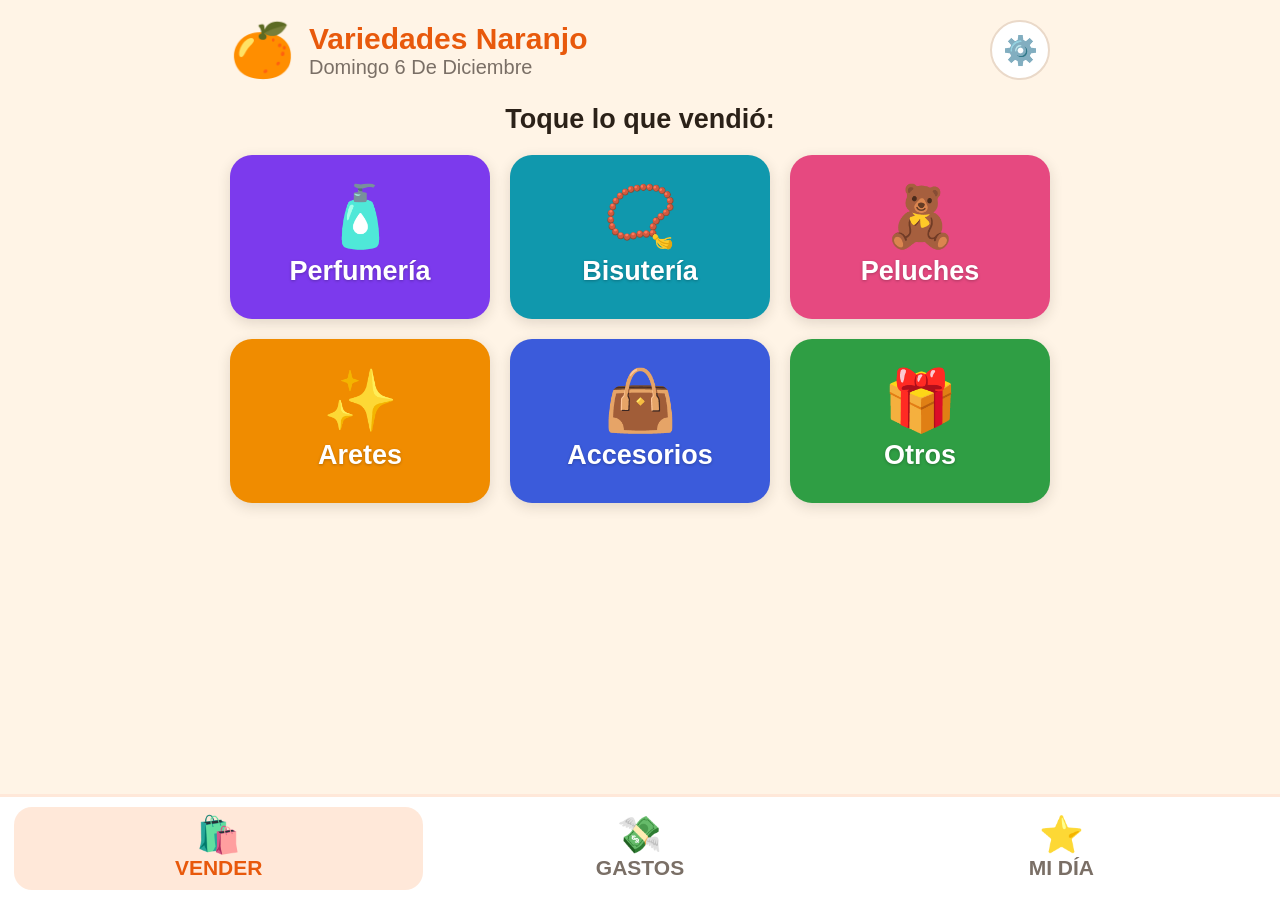
==== variedades-naranjo/index.html @ 5b0de863 "Agregar app Variedades Naranjo: contabilidad simple offline para tablet PWA sin dependencias para re" ====
<!DOCTYPE html>
<html lang="es">
<head>
  <meta charset="UTF-8">
  <meta name="viewport" content="width=device-width, initial-scale=1.0, maximum-scale=1.0, user-scalable=no">
  <meta name="theme-color" content="#E8590C">
  <meta name="description" content="Contabilidad simple para Variedades Naranjo">
  <title>Variedades Naranjo</title>
  <link rel="manifest" href="manifest.json">
  <link rel="icon" href="iconos/icono-192.png">
  <link rel="apple-touch-icon" href="iconos/icono-192.png">
  <link rel="stylesheet" href="css/estilos.css">
</head>
<body>

  <!-- ============ PANTALLA: VENDER (inicio) ============ -->
  <section id="pantalla-ventas" class="pantalla activa">
    <header class="encabezado">
      <div class="encabezado-titulo">
        <span class="logo">🍊</span>
        <div>
          <h1 id="nombre-local">Variedades Naranjo</h1>
          <p id="fecha-hoy" class="fecha"></p>
        </div>
      </div>
      <button id="btn-admin" class="btn-engranaje" aria-label="Administración">⚙️</button>
    </header>

    <p class="instruccion">Toque lo que vendió:</p>

    <div id="grid-familias" class="grid-familias"></div>

    <div id="banner-ultima" class="banner-ultima oculto">
      <div class="banner-texto">
        <span class="banner-etiqueta">Última venta:</span>
        <span id="banner-detalle"></span>
      </div>
      <button id="btn-deshacer" class="btn-deshacer">Me equivoqué ↩</button>
    </div>

    <nav class="barra-nav">
      <button class="nav-btn nav-activo" data-ir="ventas"><span>🛍️</span>VENDER</button>
      <button class="nav-btn" data-ir="gastos"><span>💸</span>GASTOS</button>
      <button class="nav-btn" data-ir="midia"><span>⭐</span>MI DÍA</button>
    </nav>
  </section>

  <!-- ============ PANTALLA: GASTOS ============ -->
  <section id="pantalla-gastos" class="pantalla">
    <header class="encabezado">
      <div class="encabezado-titulo">
        <span class="logo">💸</span>
        <div>
          <h1>Gastos</h1>
          <p class="fecha">¿Qué pagó o compró?</p>
        </div>
      </div>
    </header>

    <div class="grid-familias grid-gastos" id="grid-gastos"></div>

    <nav class="barra-nav">
      <button class="nav-btn" data-ir="ventas"><span>🛍️</span>VENDER</button>
      <button class="nav-btn nav-activo" data-ir="gastos"><span>💸</span>GASTOS</button>
      <button class="nav-btn" data-ir="midia"><span>⭐</span>MI DÍA</button>
    </nav>
  </section>

  <!-- ============ PANTALLA: ELEGIR FAMILIA PARA MERCANCÍA ============ -->
  <section id="pantalla-familia-gasto" class="pantalla">
    <header class="encabezado">
      <div class="encabezado-titulo">
        <span class="logo">📦</span>
        <div>
          <h1>Mercancía</h1>
          <p class="fecha">¿De qué familia es la mercancía?</p>
        </div>
      </div>
    </header>
    <div id="grid-familia-gasto" class="grid-familias"></div>
    <button class="btn-grande btn-cancelar" data-ir="gastos">⬅ Volver</button>
  </section>

  <!-- ============ PANTALLA: TECLADO ============ -->
  <section id="pantalla-teclado" class="pantalla">
    <div class="teclado-contexto" id="teclado-contexto"></div>
    <div class="teclado-valor">
      <p id="teclado-monto">$ 0</p>
      <p id="teclado-letras" class="teclado-letras">&nbsp;</p>
    </div>
    <div class="teclado-grid">
      <button class="tecla" data-tecla="1">1</button>
      <button class="tecla" data-tecla="2">2</button>
      <button class="tecla" data-tecla="3">3</button>
      <button class="tecla" data-tecla="4">4</button>
      <button class="tecla" data-tecla="5">5</button>
      <button class="tecla" data-tecla="6">6</button>
      <button class="tecla" data-tecla="7">7</button>
      <button class="tecla" data-tecla="8">8</button>
      <button class="tecla" data-tecla="9">9</button>
      <button class="tecla tecla-miles" data-tecla="000">.000</button>
      <button class="tecla" data-tecla="0">0</button>
      <button class="tecla tecla-borrar" data-tecla="borrar">⌫</button>
    </div>
    <div class="teclado-acciones">
      <button id="btn-teclado-cancelar" class="btn-grande btn-cancelar">✖ Cancelar</button>
      <button id="btn-teclado-guardar" class="btn-grande btn-guardar" disabled>✔ GUARDAR</button>
    </div>
  </section>

  <!-- ============ PANTALLA: MI DÍA ============ -->
  <section id="pantalla-midia" class="pantalla">
    <header class="encabezado">
      <div class="encabezado-titulo">
        <span class="logo">⭐</span>
        <div>
          <h1>Mi día</h1>
          <p id="midia-fecha" class="fecha"></p>
        </div>
      </div>
    </header>

    <div id="midia-contenido" class="midia-contenido"></div>

    <nav class="barra-nav">
      <button class="nav-btn" data-ir="ventas"><span>🛍️</span>VENDER</button>
      <button class="nav-btn" data-ir="gastos"><span>💸</span>GASTOS</button>
      <button class="nav-btn nav-activo" data-ir="midia"><span>⭐</span>MI DÍA</button>
    </nav>
  </section>

  <!-- ============ PANTALLA: CLAVE ============ -->
  <section id="pantalla-clave" class="pantalla">
    <header class="encabezado">
      <div class="encabezado-titulo">
        <span class="logo">🔒</span>
        <div>
          <h1>Administración</h1>
          <p class="fecha">Escriba la clave</p>
        </div>
      </div>
    </header>
    <div class="clave-puntos" id="clave-puntos">
      <span class="punto"></span><span class="punto"></span><span class="punto"></span><span class="punto"></span>
    </div>
    <p id="clave-error" class="clave-error">&nbsp;</p>
    <div class="teclado-grid teclado-clave">
      <button class="tecla" data-clave="1">1</button>
      <button class="tecla" data-clave="2">2</button>
      <button class="tecla" data-clave="3">3</button>
      <button class="tecla" data-clave="4">4</button>
      <button class="tecla" data-clave="5">5</button>
      <button class="tecla" data-clave="6">6</button>
      <button class="tecla" data-clave="7">7</button>
      <button class="tecla" data-clave="8">8</button>
      <button class="tecla" data-clave="9">9</button>
      <button class="tecla tecla-borrar" data-clave="cancelar">✖</button>
      <button class="tecla" data-clave="0">0</button>
      <button class="tecla tecla-borrar" data-clave="borrar">⌫</button>
    </div>
  </section>

  <!-- ============ PANTALLA: ADMINISTRACIÓN ============ -->
  <section id="pantalla-admin" class="pantalla">
    <header class="encabezado encabezado-admin">
      <button id="btn-admin-salir" class="btn-volver">⬅ Salir</button>
      <h1>Administración</h1>
    </header>
    <div class="admin-tabs">
      <button class="tab tab-activo" data-tab="reportes">📊 Reportes</button>
      <button class="tab" data-tab="familias">🏷️ Familias</button>
      <button class="tab" data-tab="movimientos">📋 Registros</button>
      <button class="tab" data-tab="respaldo">💾 Respaldo</button>
      <button class="tab" data-tab="ajustes">⚙️ Ajustes</button>
    </div>
    <div id="admin-contenido" class="admin-contenido"></div>
  </section>

  <!-- ============ CONFIRMACIÓN ============ -->
  <div id="overlay-confirmacion" class="overlay-confirmacion oculto">
    <div class="confirmacion-caja">
      <div class="confirmacion-check">✔</div>
      <h2 id="confirmacion-titulo">¡Venta guardada!</h2>
      <p id="confirmacion-detalle"></p>
      <p id="confirmacion-monto"></p>
      <p id="confirmacion-letras"></p>
    </div>
  </div>

  <!-- ============ MODAL GENÉRICO ============ -->
  <div id="modal" class="modal-fondo oculto">
    <div class="modal-caja" id="modal-caja"></div>
  </div>

  <input type="file" id="input-restaurar" accept=".json,application/json" class="oculto">

  <script src="js/app.js"></script>
</body>
</html>
---- variedades-naranjo/css/estilos.css ----
/* ============================================================
   Variedades Naranjo — estilos
   Diseñado para uso en tablet por una persona mayor:
   letra grande, botones enormes, alto contraste, cero menús ocultos.
   ============================================================ */

:root {
  --naranja: #E8590C;
  --naranja-claro: #F76707;
  --naranja-suave: #FFE8D9;
  --crema: #FFF4E6;
  --tinta: #2B2118;
  --gris: #7A6F66;
  --verde: #2F9E44;
  --verde-oscuro: #2B8A3E;
  --rojo: #C92A2A;
  --blanco: #FFFFFF;
  --sombra: 0 4px 14px rgba(43, 33, 24, 0.14);
  --radio: 22px;
}

* { margin: 0; padding: 0; box-sizing: border-box; -webkit-tap-highlight-color: transparent; }

html { font-size: 20px; }

body {
  font-family: "Segoe UI", Roboto, "Helvetica Neue", Arial, sans-serif;
  background: var(--crema);
  color: var(--tinta);
  min-height: 100vh;
  min-height: 100dvh;
  user-select: none;
  -webkit-user-select: none;
  overscroll-behavior: none;
}

.oculto { display: none !important; }

/* ---------- pantallas ---------- */
.pantalla {
  display: none;
  flex-direction: column;
  min-height: 100vh;
  min-height: 100dvh;
  padding: 1rem 1rem 7.5rem;
  max-width: 860px;
  margin: 0 auto;
}
.pantalla.activa { display: flex; }

/* ---------- encabezado ---------- */
.encabezado {
  display: flex;
  align-items: center;
  justify-content: space-between;
  margin-bottom: 0.8rem;
}
.encabezado-titulo { display: flex; align-items: center; gap: 0.7rem; }
.logo { font-size: 2.6rem; line-height: 1; }
.encabezado h1 { font-size: 1.5rem; color: var(--naranja); font-weight: 800; }
.fecha { font-size: 1rem; color: var(--gris); text-transform: capitalize; }

.btn-engranaje {
  font-size: 1.4rem;
  background: var(--blanco);
  border: 2px solid #EAD9C9;
  border-radius: 50%;
  width: 3rem; height: 3rem;
  cursor: pointer;
  color: var(--gris);
}

.instruccion {
  font-size: 1.35rem;
  font-weight: 700;
  text-align: center;
  margin: 0.4rem 0 1rem;
}

/* ---------- botones de familias / gastos ---------- */
.grid-familias {
  display: grid;
  grid-template-columns: 1fr 1fr;
  gap: 1rem;
  align-content: start;
  flex: 1;
}

.btn-familia {
  border: none;
  border-radius: var(--radio);
  min-height: 8.2rem;
  font-family: inherit;
  font-size: 1.35rem;
  font-weight: 800;
  color: var(--blanco);
  cursor: pointer;
  box-shadow: var(--sombra);
  display: flex;
  flex-direction: column;
  align-items: center;
  justify-content: center;
  gap: 0.45rem;
  padding: 0.8rem;
  text-shadow: 0 1px 3px rgba(0,0,0,0.25);
  transition: transform 0.08s ease;
}
.btn-familia:active { transform: scale(0.96); }
.btn-familia .icono { font-size: 3rem; line-height: 1; text-shadow: none; }

/* ---------- banner última venta ---------- */
.banner-ultima {
  position: fixed;
  left: 50%;
  transform: translateX(-50%);
  bottom: 6.6rem;
  width: calc(100% - 2rem);
  max-width: 828px;
  background: var(--blanco);
  border: 2px solid #EAD9C9;
  border-radius: var(--radio);
  box-shadow: var(--sombra);
  padding: 0.7rem 1rem;
  display: flex;
  align-items: center;
  justify-content: space-between;
  gap: 0.8rem;
}
.banner-texto { display: flex; flex-direction: column; font-size: 1.05rem; }
.banner-etiqueta { color: var(--gris); font-size: 0.85rem; }
#banner-detalle { font-weight: 800; }
.btn-deshacer {
  background: #FFF0F0;
  color: var(--rojo);
  border: 2px solid var(--rojo);
  border-radius: 14px;
  font-family: inherit;
  font-size: 1rem;
  font-weight: 800;
  padding: 0.7rem 1rem;
  cursor: pointer;
  white-space: nowrap;
}

/* ---------- barra de navegación ---------- */
.barra-nav {
  position: fixed;
  bottom: 0; left: 0; right: 0;
  background: var(--blanco);
  border-top: 3px solid var(--naranja-suave);
  display: flex;
  justify-content: space-around;
  padding: 0.5rem 0.4rem calc(0.5rem + env(safe-area-inset-bottom));
  z-index: 5;
}
.nav-btn {
  flex: 1;
  margin: 0 0.3rem;
  background: none;
  border: none;
  border-radius: 18px;
  font-family: inherit;
  font-size: 1.05rem;
  font-weight: 800;
  color: var(--gris);
  display: flex;
  flex-direction: column;
  align-items: center;
  gap: 0.15rem;
  padding: 0.5rem 0;
  cursor: pointer;
}
.nav-btn span { font-size: 1.8rem; line-height: 1; }
.nav-btn.nav-activo { background: var(--naranja-suave); color: var(--naranja); }

/* ---------- teclado numérico ---------- */
#pantalla-teclado { padding-bottom: 1rem; justify-content: space-between; }

.teclado-contexto {
  display: flex;
  align-items: center;
  justify-content: center;
  gap: 0.7rem;
  background: var(--blanco);
  border-radius: var(--radio);
  box-shadow: var(--sombra);
  padding: 0.8rem;
  font-size: 1.35rem;
  font-weight: 800;
}
.teclado-contexto .icono { font-size: 2.2rem; }

.teclado-valor { text-align: center; padding: 0.8rem 0 0.4rem; }
#teclado-monto {
  font-size: 3.4rem;
  font-weight: 900;
  letter-spacing: 1px;
  color: var(--tinta);
}
.teclado-letras {
  font-size: 1.1rem;
  color: var(--naranja);
  font-weight: 700;
  min-height: 1.5rem;
  margin-top: 0.2rem;
}

.teclado-grid {
  display: grid;
  grid-template-columns: repeat(3, 1fr);
  gap: 0.7rem;
  margin: 0.6rem 0;
}
.tecla {
  font-family: inherit;
  font-size: 2.1rem;
  font-weight: 800;
  min-height: 4.6rem;
  border: none;
  border-radius: 18px;
  background: var(--blanco);
  color: var(--tinta);
  box-shadow: var(--sombra);
  cursor: pointer;
  transition: transform 0.06s ease;
}
.tecla:active { transform: scale(0.94); background: var(--naranja-suave); }
.tecla-miles { color: var(--naranja); font-size: 1.7rem; }
.tecla-borrar { color: var(--rojo); }

.teclado-acciones { display: flex; gap: 0.8rem; }

.btn-grande {
  font-family: inherit;
  font-size: 1.4rem;
  font-weight: 900;
  border: none;
  border-radius: var(--radio);
  min-height: 4.6rem;
  cursor: pointer;
  box-shadow: var(--sombra);
  padding: 0.6rem 1rem;
}
.btn-guardar { flex: 1.6; background: var(--verde); color: var(--blanco); }
.btn-guardar:disabled { background: #BFc8bf; box-shadow: none; cursor: default; }
.btn-cancelar { flex: 1; background: var(--blanco); color: var(--gris); }

/* ---------- confirmación ---------- */
.overlay-confirmacion {
  position: fixed;
  inset: 0;
  background: var(--verde);
  z-index: 50;
  display: flex;
  align-items: center;
  justify-content: center;
  animation: aparecer 0.2s ease;
}
.overlay-confirmacion.gasto { background: #1971C2; }
@keyframes aparecer { from { opacity: 0; } to { opacity: 1; } }

.confirmacion-caja { text-align: center; color: var(--blanco); padding: 1.5rem; }
.confirmacion-check {
  font-size: 4rem;
  background: rgba(255,255,255,0.25);
  width: 8rem; height: 8rem;
  border-radius: 50%;
  display: flex;
  align-items: center;
  justify-content: center;
  margin: 0 auto 1.2rem;
}
.confirmacion-caja h2 { font-size: 2.1rem; margin-bottom: 0.6rem; }
#confirmacion-detalle { font-size: 1.5rem; font-weight: 700; opacity: 0.95; }
#confirmacion-monto { font-size: 3.2rem; font-weight: 900; margin: 0.5rem 0 0.2rem; }
#confirmacion-letras { font-size: 1.25rem; opacity: 0.95; }

/* ---------- mi día ---------- */
.midia-contenido { display: flex; flex-direction: column; gap: 1rem; }
.tarjeta {
  background: var(--blanco);
  border-radius: var(--radio);
  box-shadow: var(--sombra);
  padding: 1.2rem;
}
.tarjeta-grande { text-align: center; }
.tarjeta-grande .tarjeta-titulo { font-size: 1.15rem; color: var(--gris); font-weight: 700; }
.tarjeta-grande .tarjeta-valor { font-size: 3rem; font-weight: 900; color: var(--verde-oscuro); }
.tarjeta-grande .tarjeta-sub { font-size: 1.1rem; color: var(--gris); }

.fila-familia {
  display: flex;
  align-items: center;
  justify-content: space-between;
  padding: 0.55rem 0;
  border-bottom: 1px solid #F3E7DA;
  font-size: 1.15rem;
}
.fila-familia:last-child { border-bottom: none; }
.fila-familia .nombre { display: flex; align-items: center; gap: 0.5rem; font-weight: 700; }
.fila-familia .valor { font-weight: 800; }
.fila-familia .cuantas { color: var(--gris); font-size: 0.95rem; margin-left: 0.4rem; font-weight: 400; }

/* ---------- clave ---------- */
#pantalla-clave { justify-content: flex-start; }
.clave-puntos { display: flex; justify-content: center; gap: 1.2rem; margin: 1.4rem 0 0.6rem; }
.punto {
  width: 1.4rem; height: 1.4rem;
  border-radius: 50%;
  border: 3px solid var(--naranja);
  background: transparent;
}
.punto.lleno { background: var(--naranja); }
.clave-error { text-align: center; color: var(--rojo); font-weight: 700; min-height: 1.4rem; }
.teclado-clave { max-width: 460px; margin: 0.8rem auto; width: 100%; }

/* ---------- administración ---------- */
.encabezado-admin { gap: 1rem; justify-content: flex-start; }
.encabezado-admin h1 { font-size: 1.4rem; color: var(--naranja); }
.btn-volver {
  font-family: inherit;
  font-size: 1.05rem;
  font-weight: 800;
  background: var(--blanco);
  border: 2px solid #EAD9C9;
  border-radius: 14px;
  padding: 0.55rem 0.9rem;
  cursor: pointer;
  color: var(--tinta);
}

.admin-tabs {
  display: flex;
  gap: 0.4rem;
  overflow-x: auto;
  padding-bottom: 0.6rem;
  margin-bottom: 0.6rem;
}
.tab {
  font-family: inherit;
  font-size: 0.95rem;
  font-weight: 800;
  border: 2px solid #EAD9C9;
  background: var(--blanco);
  color: var(--gris);
  border-radius: 999px;
  padding: 0.55rem 0.9rem;
  cursor: pointer;
  white-space: nowrap;
}
.tab.tab-activo { background: var(--naranja); border-color: var(--naranja); color: var(--blanco); }

.admin-contenido { display: flex; flex-direction: column; gap: 0.9rem; padding-bottom: 2rem; }

/* periodo */
.chips-periodo { display: flex; gap: 0.4rem; flex-wrap: wrap; }
.chip {
  font-family: inherit;
  font-size: 0.9rem;
  font-weight: 700;
  border: 2px solid #EAD9C9;
  background: var(--blanco);
  color: var(--gris);
  border-radius: 999px;
  padding: 0.45rem 0.85rem;
  cursor: pointer;
}
.chip.chip-activo { background: var(--tinta); border-color: var(--tinta); color: var(--blanco); }

.resumen-cifras { display: grid; grid-template-columns: 1fr 1fr; gap: 0.7rem; }
.cifra { background: var(--blanco); border-radius: 18px; box-shadow: var(--sombra); padding: 0.9rem; }
.cifra .etiqueta { font-size: 0.85rem; color: var(--gris); font-weight: 700; }
.cifra .numero { font-size: 1.45rem; font-weight: 900; margin-top: 0.15rem; }
.cifra .nota { font-size: 0.75rem; color: var(--gris); margin-top: 0.2rem; }
.numero.positivo { color: var(--verde-oscuro); }
.numero.negativo { color: var(--rojo); }

.titulo-seccion { font-size: 1.05rem; font-weight: 800; margin-top: 0.4rem; }

/* barras del reporte */
.barra-fila { margin-bottom: 0.8rem; }
.barra-encima { display: flex; justify-content: space-between; font-size: 0.95rem; font-weight: 700; margin-bottom: 0.25rem; }
.barra-encima .detalle { color: var(--gris); font-weight: 400; font-size: 0.85rem; }
.barra-fondo { background: #F3E7DA; border-radius: 999px; height: 1.15rem; overflow: hidden; }
.barra-relleno { height: 100%; border-radius: 999px; min-width: 4px; }

.aviso {
  background: var(--naranja-suave);
  border-radius: 14px;
  padding: 0.7rem 0.9rem;
  font-size: 0.85rem;
  color: #8a4a12;
  line-height: 1.35;
}

/* familias admin */
.fila-admin {
  background: var(--blanco);
  border-radius: 18px;
  box-shadow: var(--sombra);
  padding: 0.8rem 1rem;
  display: flex;
  align-items: center;
  justify-content: space-between;
  gap: 0.6rem;
}
.fila-admin.inactiva { opacity: 0.55; }
.fila-admin .info { display: flex; align-items: center; gap: 0.7rem; min-width: 0; }
.fila-admin .punto-color { width: 1.1rem; height: 1.1rem; border-radius: 50%; flex-shrink: 0; }
.fila-admin .icono { font-size: 1.7rem; }
.fila-admin .textos { min-width: 0; }
.fila-admin .nombre { font-weight: 800; font-size: 1.05rem; }
.fila-admin .sub { font-size: 0.85rem; color: var(--gris); }
.fila-admin .acciones { display: flex; gap: 0.4rem; flex-shrink: 0; }

.btn-mini {
  font-family: inherit;
  font-size: 1.05rem;
  border: 2px solid #EAD9C9;
  background: var(--blanco);
  border-radius: 12px;
  padding: 0.45rem 0.65rem;
  cursor: pointer;
}
.btn-mini.peligro { color: var(--rojo); border-color: #F5C2C2; }

.btn-agregar {
  font-family: inherit;
  font-size: 1.1rem;
  font-weight: 800;
  background: var(--naranja);
  color: var(--blanco);
  border: none;
  border-radius: 18px;
  padding: 0.95rem;
  cursor: pointer;
  box-shadow: var(--sombra);
}

/* movimientos */
.fila-mov { font-size: 0.95rem; }
.fila-mov .nombre { font-weight: 700; }
.fila-mov .sub { font-size: 0.8rem; }
.fila-mov .monto { font-weight: 900; font-size: 1.05rem; white-space: nowrap; }
.fila-mov .monto.venta { color: var(--verde-oscuro); }
.fila-mov .monto.gasto { color: var(--rojo); }

/* respaldo / ajustes */
.btn-bloque {
  font-family: inherit;
  font-size: 1.15rem;
  font-weight: 800;
  border: none;
  border-radius: 18px;
  padding: 1.1rem;
  cursor: pointer;
  box-shadow: var(--sombra);
  text-align: left;
  display: flex;
  align-items: center;
  gap: 0.8rem;
  background: var(--blanco);
  color: var(--tinta);
  width: 100%;
}
.btn-bloque .icono { font-size: 1.9rem; }
.btn-bloque.principal { background: var(--verde); color: var(--blanco); }
.btn-bloque.peligro { color: var(--rojo); }
.btn-bloque small { display: block; font-weight: 400; font-size: 0.85rem; opacity: 0.85; }

.campo { display: flex; flex-direction: column; gap: 0.35rem; }
.campo label { font-size: 0.95rem; font-weight: 700; color: var(--gris); }
.campo input {
  font-family: inherit;
  font-size: 1.2rem;
  padding: 0.8rem;
  border: 2px solid #EAD9C9;
  border-radius: 14px;
  background: var(--blanco);
  width: 100%;
}
.campo input:focus { outline: 3px solid var(--naranja-suave); border-color: var(--naranja); }

/* ---------- modal ---------- */
.modal-fondo {
  position: fixed;
  inset: 0;
  background: rgba(43,33,24,0.55);
  z-index: 40;
  display: flex;
  align-items: center;
  justify-content: center;
  padding: 1rem;
}
.modal-caja {
  background: var(--crema);
  border-radius: var(--radio);
  padding: 1.3rem;
  width: 100%;
  max-width: 560px;
  max-height: 88vh;
  overflow-y: auto;
  display: flex;
  flex-direction: column;
  gap: 0.9rem;
}
.modal-caja h2 { font-size: 1.35rem; color: var(--naranja); }
.modal-caja p { font-size: 1.05rem; line-height: 1.4; }

.selector-iconos, .selector-colores { display: flex; flex-wrap: wrap; gap: 0.45rem; }
.opcion-icono {
  font-size: 1.6rem;
  background: var(--blanco);
  border: 3px solid transparent;
  border-radius: 14px;
  width: 3.2rem; height: 3.2rem;
  cursor: pointer;
}
.opcion-icono.elegido { border-color: var(--naranja); background: var(--naranja-suave); }
.opcion-color {
  width: 2.7rem; height: 2.7rem;
  border-radius: 50%;
  border: 4px solid transparent;
  cursor: pointer;
}
.opcion-color.elegido { border-color: var(--tinta); }

.modal-acciones { display: flex; gap: 0.7rem; margin-top: 0.3rem; }
.modal-acciones .btn-grande { min-height: 3.8rem; font-size: 1.15rem; }
.btn-rojo { background: var(--rojo); color: var(--blanco); flex: 1.4; }

/* pantallas pequeñas */
@media (max-width: 430px) {
  html { font-size: 17px; }
  .grid-familias { grid-template-columns: 1fr 1fr; }
}
@media (min-width: 700px) {
  .grid-familias { grid-template-columns: 1fr 1fr 1fr; }
  .resumen-cifras { grid-template-columns: repeat(4, 1fr); }
}
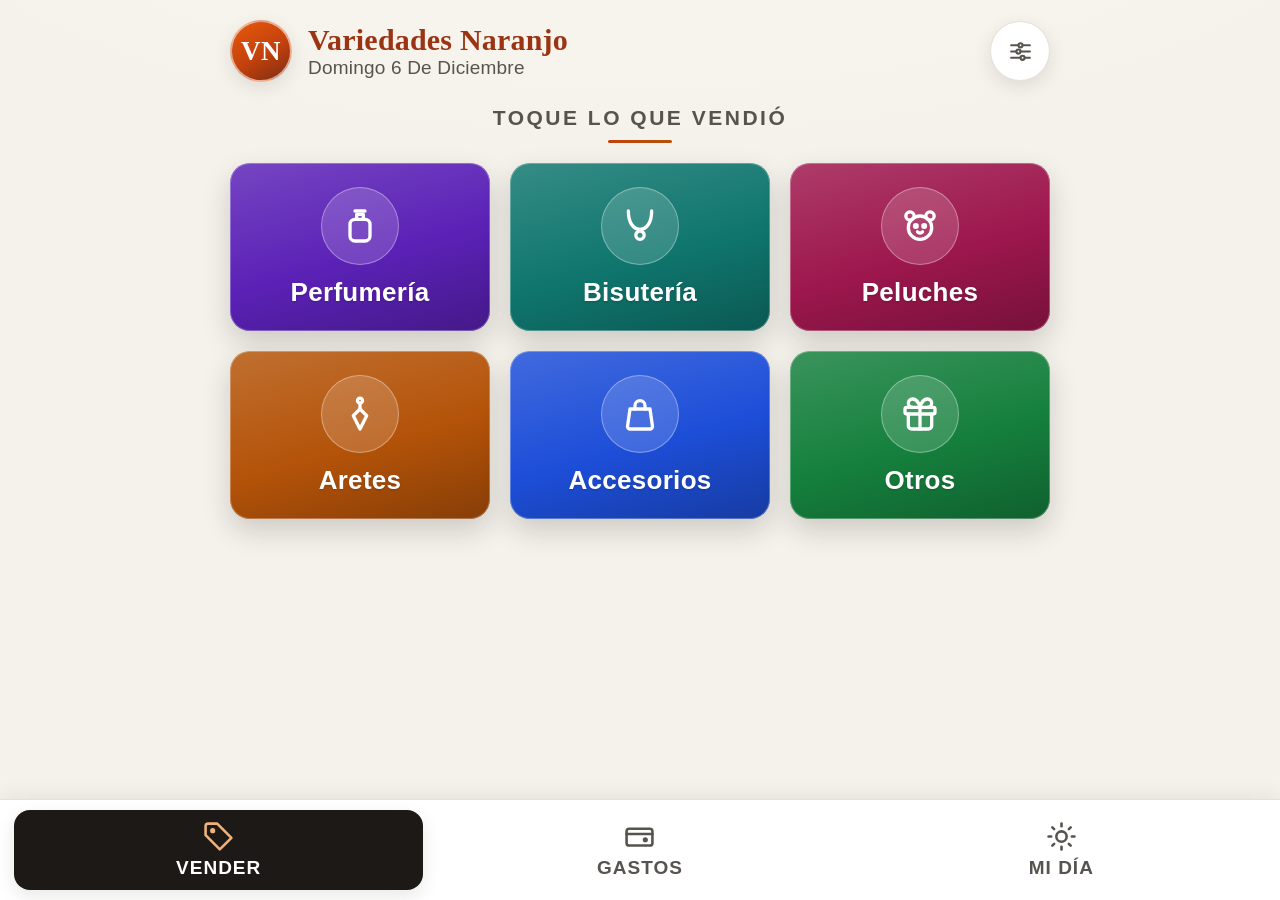
==== commit 827ff68c: "Rediseño ejecutivo: iconografía corporativa SVG y estética premium Reemplaza los emojis por una bibl" ====
--- a/variedades-naranjo/index.html
+++ b/variedades-naranjo/index.html
@@ -3,7 +3,7 @@
 <head>
   <meta charset="UTF-8">
   <meta name="viewport" content="width=device-width, initial-scale=1.0, maximum-scale=1.0, user-scalable=no">
-  <meta name="theme-color" content="#E8590C">
+  <meta name="theme-color" content="#1C1917">
   <meta name="description" content="Contabilidad simple para Variedades Naranjo">
   <title>Variedades Naranjo</title>
   <link rel="manifest" href="manifest.json">
@@ -17,31 +17,31 @@
   <section id="pantalla-ventas" class="pantalla activa">
     <header class="encabezado">
       <div class="encabezado-titulo">
-        <span class="logo">🍊</span>
+        <span class="logo-marca">VN</span>
         <div>
           <h1 id="nombre-local">Variedades Naranjo</h1>
           <p id="fecha-hoy" class="fecha"></p>
         </div>
       </div>
-      <button id="btn-admin" class="btn-engranaje" aria-label="Administración">⚙️</button>
+      <button id="btn-admin" class="btn-engranaje" aria-label="Administración" data-svg="ajustes"></button>
     </header>
 
-    <p class="instruccion">Toque lo que vendió:</p>
+    <p class="instruccion">Toque lo que vendió</p>
 
     <div id="grid-familias" class="grid-familias"></div>
 
     <div id="banner-ultima" class="banner-ultima oculto">
       <div class="banner-texto">
-        <span class="banner-etiqueta">Última venta:</span>
+        <span class="banner-etiqueta">Última venta</span>
         <span id="banner-detalle"></span>
       </div>
-      <button id="btn-deshacer" class="btn-deshacer">Me equivoqué ↩</button>
+      <button id="btn-deshacer" class="btn-deshacer"><span data-svg="deshacer"></span> Me equivoqué</button>
     </div>
 
     <nav class="barra-nav">
-      <button class="nav-btn nav-activo" data-ir="ventas"><span>🛍️</span>VENDER</button>
-      <button class="nav-btn" data-ir="gastos"><span>💸</span>GASTOS</button>
-      <button class="nav-btn" data-ir="midia"><span>⭐</span>MI DÍA</button>
+      <button class="nav-btn nav-activo" data-ir="ventas"><span class="nav-ico" data-svg="etiqueta"></span>VENDER</button>
+      <button class="nav-btn" data-ir="gastos"><span class="nav-ico" data-svg="billetera"></span>GASTOS</button>
+      <button class="nav-btn" data-ir="midia"><span class="nav-ico" data-svg="sol"></span>MI DÍA</button>
     </nav>
   </section>
 
@@ -49,7 +49,7 @@
   <section id="pantalla-gastos" class="pantalla">
     <header class="encabezado">
       <div class="encabezado-titulo">
-        <span class="logo">💸</span>
+        <span class="logo-icono" data-svg="billetera"></span>
         <div>
           <h1>Gastos</h1>
           <p class="fecha">¿Qué pagó o compró?</p>
@@ -60,9 +60,9 @@
     <div class="grid-familias grid-gastos" id="grid-gastos"></div>
 
     <nav class="barra-nav">
-      <button class="nav-btn" data-ir="ventas"><span>🛍️</span>VENDER</button>
-      <button class="nav-btn nav-activo" data-ir="gastos"><span>💸</span>GASTOS</button>
-      <button class="nav-btn" data-ir="midia"><span>⭐</span>MI DÍA</button>
+      <button class="nav-btn" data-ir="ventas"><span class="nav-ico" data-svg="etiqueta"></span>VENDER</button>
+      <button class="nav-btn nav-activo" data-ir="gastos"><span class="nav-ico" data-svg="billetera"></span>GASTOS</button>
+      <button class="nav-btn" data-ir="midia"><span class="nav-ico" data-svg="sol"></span>MI DÍA</button>
     </nav>
   </section>
 
@@ -70,7 +70,7 @@
   <section id="pantalla-familia-gasto" class="pantalla">
     <header class="encabezado">
       <div class="encabezado-titulo">
-        <span class="logo">📦</span>
+        <span class="logo-icono" data-svg="caja"></span>
         <div>
           <h1>Mercancía</h1>
           <p class="fecha">¿De qué familia es la mercancía?</p>
@@ -78,7 +78,7 @@
       </div>
     </header>
     <div id="grid-familia-gasto" class="grid-familias"></div>
-    <button class="btn-grande btn-cancelar" data-ir="gastos">⬅ Volver</button>
+    <button class="btn-grande btn-cancelar btn-volver-grande" data-ir="gastos"><span data-svg="atras"></span> Volver</button>
   </section>
 
   <!-- ============ PANTALLA: TECLADO ============ -->
@@ -100,11 +100,11 @@
       <button class="tecla" data-tecla="9">9</button>
       <button class="tecla tecla-miles" data-tecla="000">.000</button>
       <button class="tecla" data-tecla="0">0</button>
-      <button class="tecla tecla-borrar" data-tecla="borrar">⌫</button>
+      <button class="tecla tecla-borrar" data-tecla="borrar" aria-label="Borrar"><span data-svg="borrartecla"></span></button>
     </div>
     <div class="teclado-acciones">
-      <button id="btn-teclado-cancelar" class="btn-grande btn-cancelar">✖ Cancelar</button>
-      <button id="btn-teclado-guardar" class="btn-grande btn-guardar" disabled>✔ GUARDAR</button>
+      <button id="btn-teclado-cancelar" class="btn-grande btn-cancelar">Cancelar</button>
+      <button id="btn-teclado-guardar" class="btn-grande btn-guardar" disabled><span data-svg="check"></span> GUARDAR</button>
     </div>
   </section>
 
@@ -112,7 +112,7 @@
   <section id="pantalla-midia" class="pantalla">
     <header class="encabezado">
       <div class="encabezado-titulo">
-        <span class="logo">⭐</span>
+        <span class="logo-icono" data-svg="sol"></span>
         <div>
           <h1>Mi día</h1>
           <p id="midia-fecha" class="fecha"></p>
@@ -123,9 +123,9 @@
     <div id="midia-contenido" class="midia-contenido"></div>
 
     <nav class="barra-nav">
-      <button class="nav-btn" data-ir="ventas"><span>🛍️</span>VENDER</button>
-      <button class="nav-btn" data-ir="gastos"><span>💸</span>GASTOS</button>
-      <button class="nav-btn nav-activo" data-ir="midia"><span>⭐</span>MI DÍA</button>
+      <button class="nav-btn" data-ir="ventas"><span class="nav-ico" data-svg="etiqueta"></span>VENDER</button>
+      <button class="nav-btn" data-ir="gastos"><span class="nav-ico" data-svg="billetera"></span>GASTOS</button>
+      <button class="nav-btn nav-activo" data-ir="midia"><span class="nav-ico" data-svg="sol"></span>MI DÍA</button>
     </nav>
   </section>
 
@@ -133,7 +133,7 @@
   <section id="pantalla-clave" class="pantalla">
     <header class="encabezado">
       <div class="encabezado-titulo">
-        <span class="logo">🔒</span>
+        <span class="logo-icono" data-svg="candado"></span>
         <div>
           <h1>Administración</h1>
           <p class="fecha">Escriba la clave</p>
@@ -154,24 +154,24 @@
       <button class="tecla" data-clave="7">7</button>
       <button class="tecla" data-clave="8">8</button>
       <button class="tecla" data-clave="9">9</button>
-      <button class="tecla tecla-borrar" data-clave="cancelar">✖</button>
+      <button class="tecla tecla-borrar" data-clave="cancelar" aria-label="Cancelar"><span data-svg="cerrar"></span></button>
       <button class="tecla" data-clave="0">0</button>
-      <button class="tecla tecla-borrar" data-clave="borrar">⌫</button>
+      <button class="tecla tecla-borrar" data-clave="borrar" aria-label="Borrar"><span data-svg="borrartecla"></span></button>
     </div>
   </section>
 
   <!-- ============ PANTALLA: ADMINISTRACIÓN ============ -->
   <section id="pantalla-admin" class="pantalla">
     <header class="encabezado encabezado-admin">
-      <button id="btn-admin-salir" class="btn-volver">⬅ Salir</button>
+      <button id="btn-admin-salir" class="btn-volver"><span data-svg="atras"></span> Salir</button>
       <h1>Administración</h1>
     </header>
     <div class="admin-tabs">
-      <button class="tab tab-activo" data-tab="reportes">📊 Reportes</button>
-      <button class="tab" data-tab="familias">🏷️ Familias</button>
-      <button class="tab" data-tab="movimientos">📋 Registros</button>
-      <button class="tab" data-tab="respaldo">💾 Respaldo</button>
-      <button class="tab" data-tab="ajustes">⚙️ Ajustes</button>
+      <button class="tab tab-activo" data-tab="reportes"><span data-svg="grafica"></span>Reportes</button>
+      <button class="tab" data-tab="familias"><span data-svg="etiqueta"></span>Familias</button>
+      <button class="tab" data-tab="movimientos"><span data-svg="documento"></span>Registros</button>
+      <button class="tab" data-tab="respaldo"><span data-svg="subir"></span>Respaldo</button>
+      <button class="tab" data-tab="ajustes"><span data-svg="ajustes"></span>Ajustes</button>
     </div>
     <div id="admin-contenido" class="admin-contenido"></div>
   </section>
@@ -179,7 +179,7 @@
   <!-- ============ CONFIRMACIÓN ============ -->
   <div id="overlay-confirmacion" class="overlay-confirmacion oculto">
     <div class="confirmacion-caja">
-      <div class="confirmacion-check">✔</div>
+      <div class="confirmacion-check" data-svg="check"></div>
       <h2 id="confirmacion-titulo">¡Venta guardada!</h2>
       <p id="confirmacion-detalle"></p>
       <p id="confirmacion-monto"></p>
--- a/variedades-naranjo/css/estilos.css
+++ b/variedades-naranjo/css/estilos.css
@@ -1,22 +1,28 @@
 /* ============================================================
-   Variedades Naranjo — estilos
-   Diseñado para uso en tablet por una persona mayor:
-   letra grande, botones enormes, alto contraste, cero menús ocultos.
+   Variedades Naranjo — estilos (edición ejecutiva)
+   Iconografía corporativa SVG, tonos profundos, tipografía serif
+   para la marca. Mantiene letra grande y botones enormes para
+   uso en tablet por una persona mayor.
    ============================================================ */
 
 :root {
-  --naranja: #E8590C;
-  --naranja-claro: #F76707;
-  --naranja-suave: #FFE8D9;
-  --crema: #FFF4E6;
-  --tinta: #2B2118;
-  --gris: #7A6F66;
-  --verde: #2F9E44;
-  --verde-oscuro: #2B8A3E;
-  --rojo: #C92A2A;
+  --tinta: #1C1917;
+  --tinta-suave: #57534E;
+  --fondo: #F5F2EC;
+  --superficie: #FFFFFF;
+  --linea: #E7E0D4;
+  --acento: #C2410C;
+  --acento-oscuro: #9A3412;
+  --acento-suave: #FBEADD;
+  --dorado: #B45309;
+  --verde: #15803D;
+  --verde-oscuro: #166534;
+  --rojo: #B91C1C;
   --blanco: #FFFFFF;
-  --sombra: 0 4px 14px rgba(43, 33, 24, 0.14);
-  --radio: 22px;
+  --sombra: 0 6px 18px rgba(28, 25, 23, 0.10);
+  --sombra-alta: 0 12px 28px rgba(28, 25, 23, 0.18);
+  --radio: 20px;
+  --serif: Georgia, "Times New Roman", serif;
 }
 
 * { margin: 0; padding: 0; box-sizing: border-box; -webkit-tap-highlight-color: transparent; }
@@ -25,7 +31,8 @@
 
 body {
   font-family: "Segoe UI", Roboto, "Helvetica Neue", Arial, sans-serif;
-  background: var(--crema);
+  background:
+    radial-gradient(1200px 500px at 50% -200px, #FBF8F2 0%, var(--fondo) 70%);
   color: var(--tinta);
   min-height: 100vh;
   min-height: 100dvh;
@@ -35,6 +42,15 @@
 }
 
 .oculto { display: none !important; }
+
+/* ---------- iconos SVG ---------- */
+.icv {
+  width: 1em;
+  height: 1em;
+  display: inline-block;
+  vertical-align: -0.12em;
+  flex-shrink: 0;
+}
 
 /* ---------- pantallas ---------- */
 .pantalla {
@@ -53,28 +69,79 @@
   display: flex;
   align-items: center;
   justify-content: space-between;
-  margin-bottom: 0.8rem;
-}
-.encabezado-titulo { display: flex; align-items: center; gap: 0.7rem; }
-.logo { font-size: 2.6rem; line-height: 1; }
-.encabezado h1 { font-size: 1.5rem; color: var(--naranja); font-weight: 800; }
-.fecha { font-size: 1rem; color: var(--gris); text-transform: capitalize; }
+  margin-bottom: 0.9rem;
+}
+.encabezado-titulo { display: flex; align-items: center; gap: 0.8rem; }
+
+.logo-marca {
+  font-family: var(--serif);
+  font-size: 1.35rem;
+  font-weight: 700;
+  letter-spacing: 0.5px;
+  color: var(--blanco);
+  background: linear-gradient(150deg, #E8590C 0%, var(--acento) 55%, #7C2D12 100%);
+  width: 3.1rem; height: 3.1rem;
+  border-radius: 50%;
+  display: flex;
+  align-items: center;
+  justify-content: center;
+  box-shadow: var(--sombra);
+  border: 2px solid rgba(255,255,255,0.55);
+}
+.logo-icono {
+  font-size: 1.7rem;
+  color: var(--acento);
+  background: var(--superficie);
+  border: 1px solid var(--linea);
+  width: 3.1rem; height: 3.1rem;
+  border-radius: 50%;
+  display: flex;
+  align-items: center;
+  justify-content: center;
+  box-shadow: var(--sombra);
+}
+
+.encabezado h1 {
+  font-family: var(--serif);
+  font-size: 1.5rem;
+  color: var(--tinta);
+  font-weight: 700;
+  letter-spacing: 0.2px;
+}
+#pantalla-ventas .encabezado h1 { color: var(--acento-oscuro); }
+.fecha { font-size: 0.95rem; color: var(--tinta-suave); text-transform: capitalize; letter-spacing: 0.2px; }
 
 .btn-engranaje {
-  font-size: 1.4rem;
-  background: var(--blanco);
-  border: 2px solid #EAD9C9;
+  font-size: 1.25rem;
+  background: var(--superficie);
+  border: 1px solid var(--linea);
   border-radius: 50%;
   width: 3rem; height: 3rem;
   cursor: pointer;
-  color: var(--gris);
+  color: var(--tinta-suave);
+  display: flex;
+  align-items: center;
+  justify-content: center;
+  box-shadow: var(--sombra);
 }
 
 .instruccion {
-  font-size: 1.35rem;
+  font-size: 1.05rem;
   font-weight: 700;
   text-align: center;
-  margin: 0.4rem 0 1rem;
+  margin: 0.3rem 0 1rem;
+  color: var(--tinta-suave);
+  text-transform: uppercase;
+  letter-spacing: 2.5px;
+}
+.instruccion::after {
+  content: "";
+  display: block;
+  width: 3.2rem;
+  height: 3px;
+  border-radius: 3px;
+  margin: 0.5rem auto 0;
+  background: linear-gradient(90deg, var(--acento), var(--dorado));
 }
 
 /* ---------- botones de familias / gastos ---------- */
@@ -89,24 +156,46 @@
 .btn-familia {
   border: none;
   border-radius: var(--radio);
-  min-height: 8.2rem;
-  font-family: inherit;
-  font-size: 1.35rem;
-  font-weight: 800;
-  color: var(--blanco);
-  cursor: pointer;
-  box-shadow: var(--sombra);
+  min-height: 8.4rem;
+  font-family: inherit;
+  font-size: 1.3rem;
+  font-weight: 800;
+  letter-spacing: 0.3px;
+  color: var(--blanco);
+  cursor: pointer;
+  box-shadow: var(--sombra-alta);
   display: flex;
   flex-direction: column;
   align-items: center;
   justify-content: center;
-  gap: 0.45rem;
-  padding: 0.8rem;
-  text-shadow: 0 1px 3px rgba(0,0,0,0.25);
+  gap: 0.6rem;
+  padding: 0.9rem;
+  position: relative;
+  overflow: hidden;
   transition: transform 0.08s ease;
-}
-.btn-familia:active { transform: scale(0.96); }
-.btn-familia .icono { font-size: 3rem; line-height: 1; text-shadow: none; }
+  text-shadow: 0 1px 2px rgba(0,0,0,0.18);
+}
+.btn-familia::after {
+  content: "";
+  position: absolute;
+  inset: 0;
+  border-radius: var(--radio);
+  border: 1px solid rgba(255,255,255,0.28);
+  pointer-events: none;
+}
+.btn-familia:active { transform: scale(0.97); }
+.btn-familia .icono {
+  font-size: 2rem;
+  line-height: 1;
+  width: 3.9rem; height: 3.9rem;
+  border-radius: 50%;
+  background: rgba(255,255,255,0.16);
+  border: 1px solid rgba(255,255,255,0.35);
+  display: flex;
+  align-items: center;
+  justify-content: center;
+  text-shadow: none;
+}
 
 /* ---------- banner última venta ---------- */
 .banner-ultima {
@@ -116,10 +205,10 @@
   bottom: 6.6rem;
   width: calc(100% - 2rem);
   max-width: 828px;
-  background: var(--blanco);
-  border: 2px solid #EAD9C9;
+  background: var(--superficie);
+  border: 1px solid var(--linea);
   border-radius: var(--radio);
-  box-shadow: var(--sombra);
+  box-shadow: var(--sombra-alta);
   padding: 0.7rem 1rem;
   display: flex;
   align-items: center;
@@ -127,27 +216,39 @@
   gap: 0.8rem;
 }
 .banner-texto { display: flex; flex-direction: column; font-size: 1.05rem; }
-.banner-etiqueta { color: var(--gris); font-size: 0.85rem; }
-#banner-detalle { font-weight: 800; }
+.banner-etiqueta {
+  color: var(--tinta-suave);
+  font-size: 0.72rem;
+  text-transform: uppercase;
+  letter-spacing: 1.5px;
+  font-weight: 700;
+}
+#banner-detalle { font-weight: 800; display: flex; align-items: center; gap: 0.4rem; }
+#banner-detalle .icv { color: var(--acento); }
 .btn-deshacer {
-  background: #FFF0F0;
+  background: #FDF2F2;
   color: var(--rojo);
-  border: 2px solid var(--rojo);
+  border: 1.5px solid #EFC7C7;
   border-radius: 14px;
   font-family: inherit;
-  font-size: 1rem;
+  font-size: 0.98rem;
   font-weight: 800;
   padding: 0.7rem 1rem;
   cursor: pointer;
   white-space: nowrap;
+  display: flex;
+  align-items: center;
+  gap: 0.4rem;
 }
 
 /* ---------- barra de navegación ---------- */
 .barra-nav {
   position: fixed;
   bottom: 0; left: 0; right: 0;
-  background: var(--blanco);
-  border-top: 3px solid var(--naranja-suave);
+  background: rgba(255,255,255,0.96);
+  backdrop-filter: blur(6px);
+  border-top: 1px solid var(--linea);
+  box-shadow: 0 -6px 18px rgba(28,25,23,0.06);
   display: flex;
   justify-content: space-around;
   padding: 0.5rem 0.4rem calc(0.5rem + env(safe-area-inset-bottom));
@@ -158,20 +259,26 @@
   margin: 0 0.3rem;
   background: none;
   border: none;
-  border-radius: 18px;
-  font-family: inherit;
-  font-size: 1.05rem;
-  font-weight: 800;
-  color: var(--gris);
+  border-radius: 16px;
+  font-family: inherit;
+  font-size: 0.95rem;
+  font-weight: 800;
+  letter-spacing: 1px;
+  color: var(--tinta-suave);
   display: flex;
   flex-direction: column;
   align-items: center;
-  gap: 0.15rem;
-  padding: 0.5rem 0;
-  cursor: pointer;
-}
-.nav-btn span { font-size: 1.8rem; line-height: 1; }
-.nav-btn.nav-activo { background: var(--naranja-suave); color: var(--naranja); }
+  gap: 0.2rem;
+  padding: 0.55rem 0;
+  cursor: pointer;
+}
+.nav-btn .nav-ico { font-size: 1.55rem; line-height: 1; }
+.nav-btn.nav-activo {
+  background: var(--tinta);
+  color: var(--blanco);
+  box-shadow: var(--sombra);
+}
+.nav-btn.nav-activo .nav-ico { color: #F0B27A; }
 
 /* ---------- teclado numérico ---------- */
 #pantalla-teclado { padding-bottom: 1rem; justify-content: space-between; }
@@ -181,14 +288,24 @@
   align-items: center;
   justify-content: center;
   gap: 0.7rem;
-  background: var(--blanco);
+  background: var(--superficie);
+  border: 1px solid var(--linea);
   border-radius: var(--radio);
   box-shadow: var(--sombra);
-  padding: 0.8rem;
-  font-size: 1.35rem;
-  font-weight: 800;
-}
-.teclado-contexto .icono { font-size: 2.2rem; }
+  padding: 0.85rem;
+  font-size: 1.3rem;
+  font-weight: 800;
+}
+.teclado-contexto .icono {
+  font-size: 1.5rem;
+  width: 2.7rem; height: 2.7rem;
+  border-radius: 50%;
+  display: flex;
+  align-items: center;
+  justify-content: center;
+  color: var(--blanco);
+  flex-shrink: 0;
+}
 
 .teclado-valor { text-align: center; padding: 0.8rem 0 0.4rem; }
 #teclado-monto {
@@ -196,13 +313,16 @@
   font-weight: 900;
   letter-spacing: 1px;
   color: var(--tinta);
+  font-variant-numeric: tabular-nums;
 }
 .teclado-letras {
   font-size: 1.1rem;
-  color: var(--naranja);
+  color: var(--acento);
   font-weight: 700;
   min-height: 1.5rem;
   margin-top: 0.2rem;
+  font-style: italic;
+  font-family: var(--serif);
 }
 
 .teclado-grid {
@@ -213,120 +333,161 @@
 }
 .tecla {
   font-family: inherit;
-  font-size: 2.1rem;
+  font-size: 2rem;
   font-weight: 800;
   min-height: 4.6rem;
-  border: none;
-  border-radius: 18px;
-  background: var(--blanco);
+  border: 1px solid var(--linea);
+  border-radius: 16px;
+  background: var(--superficie);
   color: var(--tinta);
-  box-shadow: var(--sombra);
+  box-shadow: 0 3px 0 rgba(28,25,23,0.07), var(--sombra);
   cursor: pointer;
   transition: transform 0.06s ease;
-}
-.tecla:active { transform: scale(0.94); background: var(--naranja-suave); }
-.tecla-miles { color: var(--naranja); font-size: 1.7rem; }
-.tecla-borrar { color: var(--rojo); }
+  display: flex;
+  align-items: center;
+  justify-content: center;
+}
+.tecla:active { transform: scale(0.95); background: var(--acento-suave); }
+.tecla-miles { color: var(--acento); font-size: 1.6rem; }
+.tecla-borrar { color: var(--rojo); font-size: 1.6rem; }
 
 .teclado-acciones { display: flex; gap: 0.8rem; }
 
 .btn-grande {
   font-family: inherit;
-  font-size: 1.4rem;
+  font-size: 1.35rem;
   font-weight: 900;
+  letter-spacing: 0.5px;
   border: none;
   border-radius: var(--radio);
   min-height: 4.6rem;
   cursor: pointer;
   box-shadow: var(--sombra);
   padding: 0.6rem 1rem;
-}
-.btn-guardar { flex: 1.6; background: var(--verde); color: var(--blanco); }
-.btn-guardar:disabled { background: #BFc8bf; box-shadow: none; cursor: default; }
-.btn-cancelar { flex: 1; background: var(--blanco); color: var(--gris); }
+  display: flex;
+  align-items: center;
+  justify-content: center;
+  gap: 0.5rem;
+}
+.btn-guardar {
+  flex: 1.6;
+  background: linear-gradient(160deg, #1F9D55 0%, var(--verde) 60%, var(--verde-oscuro) 100%);
+  color: var(--blanco);
+}
+.btn-guardar:disabled { background: #C9C4BB; box-shadow: none; cursor: default; }
+.btn-cancelar { flex: 1; background: var(--superficie); color: var(--tinta-suave); border: 1px solid var(--linea); }
+.btn-volver-grande { flex: 0; margin-top: 1rem; }
 
 /* ---------- confirmación ---------- */
 .overlay-confirmacion {
   position: fixed;
   inset: 0;
-  background: var(--verde);
+  background: linear-gradient(170deg, #1F9D55 0%, var(--verde) 55%, #14532D 100%);
   z-index: 50;
   display: flex;
   align-items: center;
   justify-content: center;
   animation: aparecer 0.2s ease;
 }
-.overlay-confirmacion.gasto { background: #1971C2; }
+.overlay-confirmacion.gasto {
+  background: linear-gradient(170deg, #2563EB 0%, #1D4ED8 55%, #1E3A8A 100%);
+}
 @keyframes aparecer { from { opacity: 0; } to { opacity: 1; } }
 
 .confirmacion-caja { text-align: center; color: var(--blanco); padding: 1.5rem; }
 .confirmacion-check {
-  font-size: 4rem;
-  background: rgba(255,255,255,0.25);
-  width: 8rem; height: 8rem;
+  font-size: 3.6rem;
+  background: rgba(255,255,255,0.18);
+  border: 2px solid rgba(255,255,255,0.5);
+  width: 7.6rem; height: 7.6rem;
   border-radius: 50%;
   display: flex;
   align-items: center;
   justify-content: center;
   margin: 0 auto 1.2rem;
 }
-.confirmacion-caja h2 { font-size: 2.1rem; margin-bottom: 0.6rem; }
-#confirmacion-detalle { font-size: 1.5rem; font-weight: 700; opacity: 0.95; }
-#confirmacion-monto { font-size: 3.2rem; font-weight: 900; margin: 0.5rem 0 0.2rem; }
-#confirmacion-letras { font-size: 1.25rem; opacity: 0.95; }
+.confirmacion-caja h2 { font-family: var(--serif); font-size: 2rem; margin-bottom: 0.6rem; }
+#confirmacion-detalle {
+  font-size: 1.4rem;
+  font-weight: 700;
+  opacity: 0.95;
+  display: flex;
+  align-items: center;
+  justify-content: center;
+  gap: 0.5rem;
+}
+#confirmacion-monto { font-size: 3.2rem; font-weight: 900; margin: 0.5rem 0 0.2rem; font-variant-numeric: tabular-nums; }
+#confirmacion-letras { font-size: 1.2rem; opacity: 0.95; font-style: italic; font-family: var(--serif); }
 
 /* ---------- mi día ---------- */
 .midia-contenido { display: flex; flex-direction: column; gap: 1rem; }
 .tarjeta {
-  background: var(--blanco);
+  background: var(--superficie);
+  border: 1px solid var(--linea);
   border-radius: var(--radio);
   box-shadow: var(--sombra);
   padding: 1.2rem;
 }
 .tarjeta-grande { text-align: center; }
-.tarjeta-grande .tarjeta-titulo { font-size: 1.15rem; color: var(--gris); font-weight: 700; }
-.tarjeta-grande .tarjeta-valor { font-size: 3rem; font-weight: 900; color: var(--verde-oscuro); }
-.tarjeta-grande .tarjeta-sub { font-size: 1.1rem; color: var(--gris); }
+.tarjeta-grande .tarjeta-titulo {
+  font-size: 0.85rem;
+  color: var(--tinta-suave);
+  font-weight: 700;
+  text-transform: uppercase;
+  letter-spacing: 2px;
+}
+.tarjeta-grande .tarjeta-valor {
+  font-size: 3rem;
+  font-weight: 900;
+  color: var(--verde-oscuro);
+  font-variant-numeric: tabular-nums;
+}
+.tarjeta-grande .tarjeta-sub { font-size: 1.05rem; color: var(--tinta-suave); }
 
 .fila-familia {
   display: flex;
   align-items: center;
   justify-content: space-between;
-  padding: 0.55rem 0;
-  border-bottom: 1px solid #F3E7DA;
-  font-size: 1.15rem;
+  padding: 0.6rem 0;
+  border-bottom: 1px solid #F1ECE2;
+  font-size: 1.12rem;
 }
 .fila-familia:last-child { border-bottom: none; }
-.fila-familia .nombre { display: flex; align-items: center; gap: 0.5rem; font-weight: 700; }
-.fila-familia .valor { font-weight: 800; }
-.fila-familia .cuantas { color: var(--gris); font-size: 0.95rem; margin-left: 0.4rem; font-weight: 400; }
+.fila-familia .nombre { display: flex; align-items: center; gap: 0.55rem; font-weight: 700; }
+.fila-familia .nombre .icv { color: var(--acento); font-size: 1.25rem; }
+.fila-familia .valor { font-weight: 800; font-variant-numeric: tabular-nums; }
+.fila-familia .cuantas { color: var(--tinta-suave); font-size: 0.92rem; margin-left: 0.35rem; font-weight: 400; }
 
 /* ---------- clave ---------- */
 #pantalla-clave { justify-content: flex-start; }
 .clave-puntos { display: flex; justify-content: center; gap: 1.2rem; margin: 1.4rem 0 0.6rem; }
 .punto {
-  width: 1.4rem; height: 1.4rem;
-  border-radius: 50%;
-  border: 3px solid var(--naranja);
+  width: 1.35rem; height: 1.35rem;
+  border-radius: 50%;
+  border: 3px solid var(--acento);
   background: transparent;
 }
-.punto.lleno { background: var(--naranja); }
+.punto.lleno { background: var(--acento); }
 .clave-error { text-align: center; color: var(--rojo); font-weight: 700; min-height: 1.4rem; }
 .teclado-clave { max-width: 460px; margin: 0.8rem auto; width: 100%; }
 
 /* ---------- administración ---------- */
 .encabezado-admin { gap: 1rem; justify-content: flex-start; }
-.encabezado-admin h1 { font-size: 1.4rem; color: var(--naranja); }
+.encabezado-admin h1 { font-size: 1.35rem; }
 .btn-volver {
   font-family: inherit;
-  font-size: 1.05rem;
-  font-weight: 800;
-  background: var(--blanco);
-  border: 2px solid #EAD9C9;
+  font-size: 1rem;
+  font-weight: 800;
+  background: var(--superficie);
+  border: 1px solid var(--linea);
   border-radius: 14px;
   padding: 0.55rem 0.9rem;
   cursor: pointer;
   color: var(--tinta);
+  display: flex;
+  align-items: center;
+  gap: 0.4rem;
+  box-shadow: var(--sombra);
 }
 
 .admin-tabs {
@@ -338,17 +499,25 @@
 }
 .tab {
   font-family: inherit;
-  font-size: 0.95rem;
-  font-weight: 800;
-  border: 2px solid #EAD9C9;
-  background: var(--blanco);
-  color: var(--gris);
+  font-size: 0.92rem;
+  font-weight: 800;
+  border: 1px solid var(--linea);
+  background: var(--superficie);
+  color: var(--tinta-suave);
   border-radius: 999px;
-  padding: 0.55rem 0.9rem;
+  padding: 0.55rem 0.95rem;
   cursor: pointer;
   white-space: nowrap;
-}
-.tab.tab-activo { background: var(--naranja); border-color: var(--naranja); color: var(--blanco); }
+  display: flex;
+  align-items: center;
+  gap: 0.4rem;
+}
+.tab.tab-activo {
+  background: var(--tinta);
+  border-color: var(--tinta);
+  color: var(--blanco);
+}
+.tab.tab-activo .icv { color: #F0B27A; }
 
 .admin-contenido { display: flex; flex-direction: column; gap: 0.9rem; padding-bottom: 2rem; }
 
@@ -356,11 +525,11 @@
 .chips-periodo { display: flex; gap: 0.4rem; flex-wrap: wrap; }
 .chip {
   font-family: inherit;
-  font-size: 0.9rem;
-  font-weight: 700;
-  border: 2px solid #EAD9C9;
-  background: var(--blanco);
-  color: var(--gris);
+  font-size: 0.88rem;
+  font-weight: 700;
+  border: 1px solid var(--linea);
+  background: var(--superficie);
+  color: var(--tinta-suave);
   border-radius: 999px;
   padding: 0.45rem 0.85rem;
   cursor: pointer;
@@ -368,35 +537,62 @@
 .chip.chip-activo { background: var(--tinta); border-color: var(--tinta); color: var(--blanco); }
 
 .resumen-cifras { display: grid; grid-template-columns: 1fr 1fr; gap: 0.7rem; }
-.cifra { background: var(--blanco); border-radius: 18px; box-shadow: var(--sombra); padding: 0.9rem; }
-.cifra .etiqueta { font-size: 0.85rem; color: var(--gris); font-weight: 700; }
-.cifra .numero { font-size: 1.45rem; font-weight: 900; margin-top: 0.15rem; }
-.cifra .nota { font-size: 0.75rem; color: var(--gris); margin-top: 0.2rem; }
+.cifra {
+  background: var(--superficie);
+  border: 1px solid var(--linea);
+  border-radius: 16px;
+  box-shadow: var(--sombra);
+  padding: 0.9rem;
+}
+.cifra .etiqueta {
+  font-size: 0.72rem;
+  color: var(--tinta-suave);
+  font-weight: 700;
+  text-transform: uppercase;
+  letter-spacing: 1.2px;
+  display: flex;
+  align-items: center;
+  gap: 0.35rem;
+}
+.cifra .etiqueta .icv { color: var(--acento); font-size: 0.95rem; }
+.cifra .numero { font-size: 1.42rem; font-weight: 900; margin-top: 0.2rem; font-variant-numeric: tabular-nums; }
+.cifra .nota { font-size: 0.74rem; color: var(--tinta-suave); margin-top: 0.2rem; }
 .numero.positivo { color: var(--verde-oscuro); }
 .numero.negativo { color: var(--rojo); }
 
-.titulo-seccion { font-size: 1.05rem; font-weight: 800; margin-top: 0.4rem; }
+.titulo-seccion {
+  font-size: 0.85rem;
+  font-weight: 800;
+  margin-top: 0.4rem;
+  text-transform: uppercase;
+  letter-spacing: 1.8px;
+  color: var(--tinta-suave);
+}
 
 /* barras del reporte */
-.barra-fila { margin-bottom: 0.8rem; }
-.barra-encima { display: flex; justify-content: space-between; font-size: 0.95rem; font-weight: 700; margin-bottom: 0.25rem; }
-.barra-encima .detalle { color: var(--gris); font-weight: 400; font-size: 0.85rem; }
-.barra-fondo { background: #F3E7DA; border-radius: 999px; height: 1.15rem; overflow: hidden; }
+.barra-fila { margin-bottom: 0.85rem; }
+.barra-encima { display: flex; justify-content: space-between; font-size: 0.95rem; font-weight: 700; margin-bottom: 0.25rem; gap: 0.5rem; }
+.barra-encima .nombre-barra { display: flex; align-items: center; gap: 0.4rem; min-width: 0; }
+.barra-encima .icv { color: var(--acento); }
+.barra-encima .detalle { color: var(--tinta-suave); font-weight: 400; font-size: 0.82rem; }
+.barra-fondo { background: #F1ECE2; border-radius: 999px; height: 1.1rem; overflow: hidden; }
 .barra-relleno { height: 100%; border-radius: 999px; min-width: 4px; }
 
 .aviso {
-  background: var(--naranja-suave);
+  background: var(--acento-suave);
+  border: 1px solid #F3D8C2;
   border-radius: 14px;
-  padding: 0.7rem 0.9rem;
+  padding: 0.75rem 0.95rem;
   font-size: 0.85rem;
-  color: #8a4a12;
-  line-height: 1.35;
+  color: #7C3A12;
+  line-height: 1.4;
 }
 
 /* familias admin */
 .fila-admin {
-  background: var(--blanco);
-  border-radius: 18px;
+  background: var(--superficie);
+  border: 1px solid var(--linea);
+  border-radius: 16px;
   box-shadow: var(--sombra);
   padding: 0.8rem 1rem;
   display: flex;
@@ -406,86 +602,132 @@
 }
 .fila-admin.inactiva { opacity: 0.55; }
 .fila-admin .info { display: flex; align-items: center; gap: 0.7rem; min-width: 0; }
-.fila-admin .punto-color { width: 1.1rem; height: 1.1rem; border-radius: 50%; flex-shrink: 0; }
-.fila-admin .icono { font-size: 1.7rem; }
+.fila-admin .insignia {
+  width: 2.7rem; height: 2.7rem;
+  border-radius: 50%;
+  display: flex;
+  align-items: center;
+  justify-content: center;
+  color: var(--blanco);
+  font-size: 1.35rem;
+  flex-shrink: 0;
+}
 .fila-admin .textos { min-width: 0; }
 .fila-admin .nombre { font-weight: 800; font-size: 1.05rem; }
-.fila-admin .sub { font-size: 0.85rem; color: var(--gris); }
-.fila-admin .acciones { display: flex; gap: 0.4rem; flex-shrink: 0; }
+.fila-admin .sub { font-size: 0.84rem; color: var(--tinta-suave); }
+.fila-admin .acciones { display: flex; align-items: center; gap: 0.4rem; flex-shrink: 0; }
 
 .btn-mini {
   font-family: inherit;
   font-size: 1.05rem;
-  border: 2px solid #EAD9C9;
-  background: var(--blanco);
+  border: 1px solid var(--linea);
+  background: var(--superficie);
   border-radius: 12px;
-  padding: 0.45rem 0.65rem;
-  cursor: pointer;
-}
-.btn-mini.peligro { color: var(--rojo); border-color: #F5C2C2; }
+  padding: 0.5rem 0.65rem;
+  cursor: pointer;
+  color: var(--tinta-suave);
+  display: flex;
+  align-items: center;
+  justify-content: center;
+}
+.btn-mini.peligro { color: var(--rojo); border-color: #EFC7C7; }
 
 .btn-agregar {
   font-family: inherit;
   font-size: 1.1rem;
   font-weight: 800;
-  background: var(--naranja);
+  background: linear-gradient(160deg, #E8590C 0%, var(--acento) 60%, var(--acento-oscuro) 100%);
   color: var(--blanco);
   border: none;
-  border-radius: 18px;
+  border-radius: 16px;
   padding: 0.95rem;
   cursor: pointer;
-  box-shadow: var(--sombra);
+  box-shadow: var(--sombra-alta);
 }
 
 /* movimientos */
 .fila-mov { font-size: 0.95rem; }
 .fila-mov .nombre { font-weight: 700; }
-.fila-mov .sub { font-size: 0.8rem; }
-.fila-mov .monto { font-weight: 900; font-size: 1.05rem; white-space: nowrap; }
+.fila-mov .sub { font-size: 0.78rem; }
+.fila-mov .monto { font-weight: 900; font-size: 1.02rem; white-space: nowrap; font-variant-numeric: tabular-nums; }
 .fila-mov .monto.venta { color: var(--verde-oscuro); }
 .fila-mov .monto.gasto { color: var(--rojo); }
+.fila-mov .insignia-mov {
+  width: 2.4rem; height: 2.4rem;
+  border-radius: 50%;
+  background: var(--acento-suave);
+  color: var(--acento);
+  display: flex;
+  align-items: center;
+  justify-content: center;
+  font-size: 1.15rem;
+  flex-shrink: 0;
+}
 
 /* respaldo / ajustes */
 .btn-bloque {
   font-family: inherit;
-  font-size: 1.15rem;
-  font-weight: 800;
-  border: none;
-  border-radius: 18px;
-  padding: 1.1rem;
+  font-size: 1.12rem;
+  font-weight: 800;
+  border: 1px solid var(--linea);
+  border-radius: 16px;
+  padding: 1.05rem;
   cursor: pointer;
   box-shadow: var(--sombra);
   text-align: left;
   display: flex;
   align-items: center;
   gap: 0.8rem;
-  background: var(--blanco);
+  background: var(--superficie);
   color: var(--tinta);
   width: 100%;
 }
-.btn-bloque .icono { font-size: 1.9rem; }
-.btn-bloque.principal { background: var(--verde); color: var(--blanco); }
+.btn-bloque .icono-bloque {
+  font-size: 1.4rem;
+  width: 2.9rem; height: 2.9rem;
+  border-radius: 50%;
+  background: var(--acento-suave);
+  color: var(--acento);
+  display: flex;
+  align-items: center;
+  justify-content: center;
+  flex-shrink: 0;
+}
+.btn-bloque.principal {
+  background: linear-gradient(160deg, #1F9D55 0%, var(--verde) 60%, var(--verde-oscuro) 100%);
+  color: var(--blanco);
+  border: none;
+}
+.btn-bloque.principal .icono-bloque { background: rgba(255,255,255,0.18); color: var(--blanco); }
 .btn-bloque.peligro { color: var(--rojo); }
-.btn-bloque small { display: block; font-weight: 400; font-size: 0.85rem; opacity: 0.85; }
+.btn-bloque.peligro .icono-bloque { background: #FDF2F2; color: var(--rojo); }
+.btn-bloque small { display: block; font-weight: 400; font-size: 0.83rem; opacity: 0.85; }
 
 .campo { display: flex; flex-direction: column; gap: 0.35rem; }
-.campo label { font-size: 0.95rem; font-weight: 700; color: var(--gris); }
+.campo label {
+  font-size: 0.8rem;
+  font-weight: 700;
+  color: var(--tinta-suave);
+  text-transform: uppercase;
+  letter-spacing: 1.2px;
+}
 .campo input {
   font-family: inherit;
   font-size: 1.2rem;
   padding: 0.8rem;
-  border: 2px solid #EAD9C9;
+  border: 1.5px solid var(--linea);
   border-radius: 14px;
-  background: var(--blanco);
+  background: var(--superficie);
   width: 100%;
-}
-.campo input:focus { outline: 3px solid var(--naranja-suave); border-color: var(--naranja); }
+  color: var(--tinta);
+}
+.campo input:focus { outline: 3px solid var(--acento-suave); border-color: var(--acento); }
 
 /* ---------- modal ---------- */
 .modal-fondo {
   position: fixed;
   inset: 0;
-  background: rgba(43,33,24,0.55);
+  background: rgba(28,25,23,0.6);
   z-index: 40;
   display: flex;
   align-items: center;
@@ -493,7 +735,7 @@
   padding: 1rem;
 }
 .modal-caja {
-  background: var(--crema);
+  background: var(--fondo);
   border-radius: var(--radio);
   padding: 1.3rem;
   width: 100%;
@@ -503,31 +745,45 @@
   display: flex;
   flex-direction: column;
   gap: 0.9rem;
-}
-.modal-caja h2 { font-size: 1.35rem; color: var(--naranja); }
+  box-shadow: var(--sombra-alta);
+}
+.modal-caja h2 { font-family: var(--serif); font-size: 1.35rem; color: var(--acento-oscuro); }
 .modal-caja p { font-size: 1.05rem; line-height: 1.4; }
 
 .selector-iconos, .selector-colores { display: flex; flex-wrap: wrap; gap: 0.45rem; }
 .opcion-icono {
-  font-size: 1.6rem;
-  background: var(--blanco);
-  border: 3px solid transparent;
+  font-size: 1.5rem;
+  background: var(--superficie);
+  border: 2.5px solid var(--linea);
   border-radius: 14px;
-  width: 3.2rem; height: 3.2rem;
-  cursor: pointer;
-}
-.opcion-icono.elegido { border-color: var(--naranja); background: var(--naranja-suave); }
+  width: 3.3rem; height: 3.3rem;
+  cursor: pointer;
+  color: var(--tinta-suave);
+  display: flex;
+  align-items: center;
+  justify-content: center;
+}
+.opcion-icono.elegido {
+  border-color: var(--acento);
+  background: var(--acento-suave);
+  color: var(--acento);
+}
 .opcion-color {
   width: 2.7rem; height: 2.7rem;
   border-radius: 50%;
   border: 4px solid transparent;
   cursor: pointer;
+  box-shadow: inset 0 0 0 1px rgba(0,0,0,0.08);
 }
 .opcion-color.elegido { border-color: var(--tinta); }
 
 .modal-acciones { display: flex; gap: 0.7rem; margin-top: 0.3rem; }
-.modal-acciones .btn-grande { min-height: 3.8rem; font-size: 1.15rem; }
-.btn-rojo { background: var(--rojo); color: var(--blanco); flex: 1.4; }
+.modal-acciones .btn-grande { min-height: 3.8rem; font-size: 1.12rem; }
+.btn-rojo {
+  background: linear-gradient(160deg, #DC2626 0%, var(--rojo) 60%, #7F1D1D 100%);
+  color: var(--blanco);
+  flex: 1.4;
+}
 
 /* pantallas pequeñas */
 @media (max-width: 430px) {
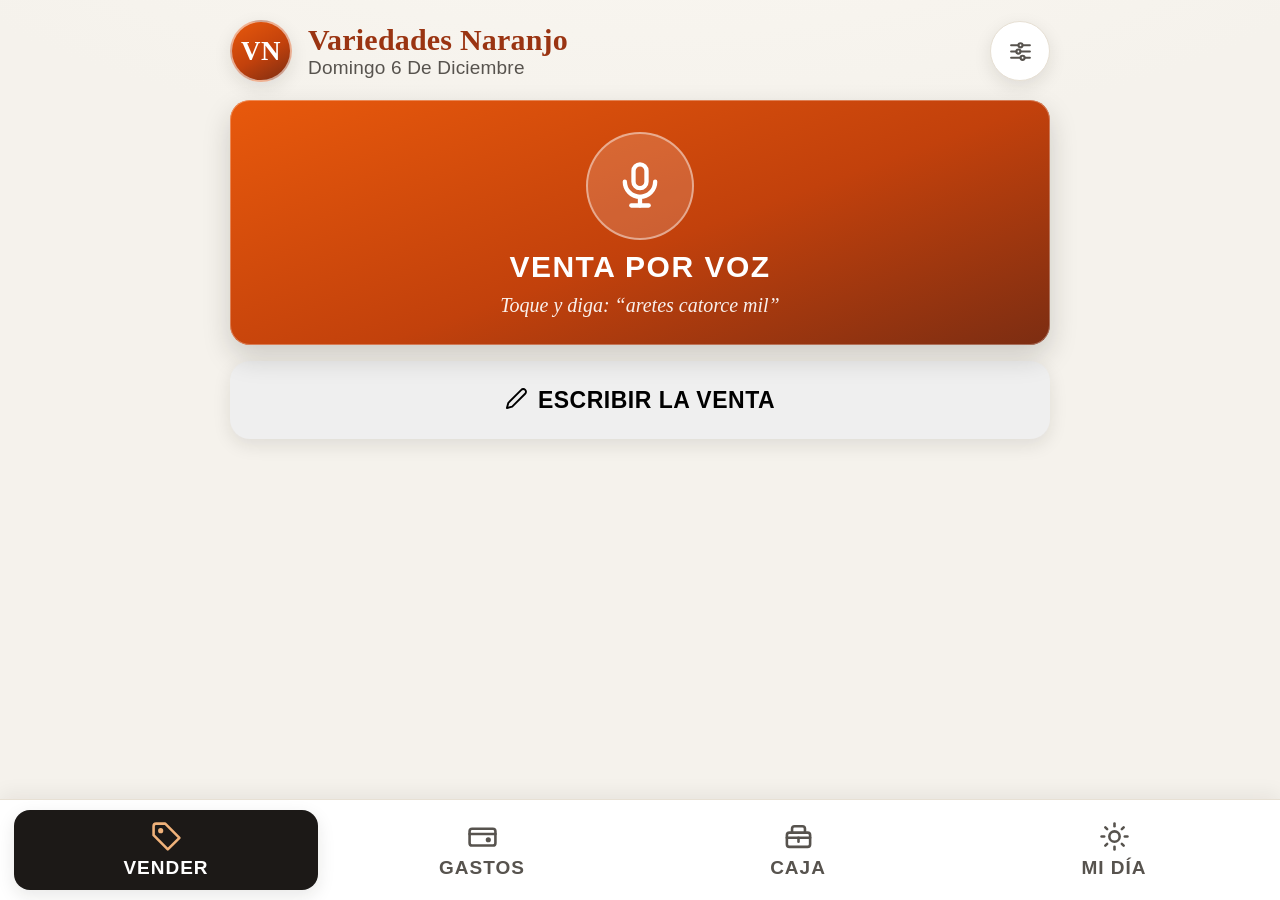
==== commit 3664a962: "v2: venta por voz, biblioteca de productos y caja registradora - Botón de VENTA POR VOZ: reconoce el" ====
--- a/variedades-naranjo/index.html
+++ b/variedades-naranjo/index.html
@@ -26,10 +26,6 @@
       <button id="btn-admin" class="btn-engranaje" aria-label="Administración" data-svg="ajustes"></button>
     </header>
 
-    <p class="instruccion">Toque lo que vendió</p>
-
-    <div id="grid-familias" class="grid-familias"></div>
-
     <div id="banner-ultima" class="banner-ultima oculto">
       <div class="banner-texto">
         <span class="banner-etiqueta">Última venta</span>
@@ -38,11 +34,72 @@
       <button id="btn-deshacer" class="btn-deshacer"><span data-svg="deshacer"></span> Me equivoqué</button>
     </div>
 
+    <button id="btn-voz" class="btn-voz">
+      <span class="voz-circulo" data-svg="microfono"></span>
+      <span class="voz-titulo">VENTA POR VOZ</span>
+      <span class="voz-sub">Toque y diga: “aretes catorce mil”</span>
+    </button>
+
+    <button id="btn-escribir" class="btn-grande btn-escribir"><span data-svg="lapiz"></span> ESCRIBIR LA VENTA</button>
+
+    <p class="instruccion" id="titulo-rapidos">Lo que más vende</p>
+    <div id="grid-rapidos" class="grid-familias grid-rapidos"></div>
+
     <nav class="barra-nav">
       <button class="nav-btn nav-activo" data-ir="ventas"><span class="nav-ico" data-svg="etiqueta"></span>VENDER</button>
       <button class="nav-btn" data-ir="gastos"><span class="nav-ico" data-svg="billetera"></span>GASTOS</button>
+      <button class="nav-btn" data-ir="caja"><span class="nav-ico" data-svg="cofre"></span>CAJA</button>
       <button class="nav-btn" data-ir="midia"><span class="nav-ico" data-svg="sol"></span>MI DÍA</button>
     </nav>
+  </section>
+
+  <!-- ============ PANTALLA: VENTA POR VOZ / ESCRITA ============ -->
+  <section id="pantalla-voz" class="pantalla">
+    <header class="encabezado">
+      <div class="encabezado-titulo">
+        <span class="logo-icono" data-svg="microfono"></span>
+        <div>
+          <h1>Registrar venta</h1>
+          <p class="fecha" id="voz-estado">Diga el producto y el valor</p>
+        </div>
+      </div>
+    </header>
+
+    <div id="voz-escucha" class="voz-escucha oculto">
+      <div class="voz-onda" data-svg="microfono"></div>
+      <p class="voz-grande">Escuchando…</p>
+      <p class="voz-ejemplo">“aretes catorce mil”</p>
+    </div>
+
+    <div id="voz-manual" class="voz-manual">
+      <p class="voz-ayuda">Escriba o toque el micrófono <b>🎙 del teclado</b> y diga el producto y el valor:</p>
+      <input id="voz-texto" class="voz-input" type="text" autocomplete="off"
+        placeholder="aretes 14.000" enterkeyhint="done">
+      <button id="btn-voz-ok" class="btn-grande btn-guardar"><span data-svg="check"></span> LISTO</button>
+    </div>
+
+    <p id="voz-error" class="clave-error">&nbsp;</p>
+    <button class="btn-grande btn-cancelar btn-volver-grande" data-ir="ventas"><span data-svg="atras"></span> Volver</button>
+  </section>
+
+  <!-- ============ PANTALLA: CONFIRMAR VENTA ============ -->
+  <section id="pantalla-confirmar" class="pantalla">
+    <div class="confirmar-caja">
+      <p class="confirmar-pregunta">¿Es correcta esta venta?</p>
+      <div id="confirmar-insignia" class="confirmar-insignia"></div>
+      <p id="confirmar-producto" class="confirmar-producto"></p>
+      <p id="confirmar-categoria" class="confirmar-categoria"></p>
+      <p id="confirmar-monto" class="confirmar-monto"></p>
+      <p id="confirmar-letras" class="confirmar-letras"></p>
+    </div>
+    <div class="confirmar-acciones">
+      <button id="btn-confirmar-si" class="btn-grande btn-guardar"><span data-svg="check"></span> SÍ, GUARDAR</button>
+      <div class="confirmar-fila">
+        <button id="btn-confirmar-repetir" class="btn-grande btn-cancelar"><span data-svg="microfono"></span> Repetir</button>
+        <button id="btn-confirmar-corregir" class="btn-grande btn-cancelar"><span data-svg="lapiz"></span> Corregir valor</button>
+      </div>
+      <button class="btn-grande btn-cancelar" data-ir="ventas"><span data-svg="cerrar"></span> Cancelar</button>
+    </div>
   </section>
 
   <!-- ============ PANTALLA: GASTOS ============ -->
@@ -62,18 +119,19 @@
     <nav class="barra-nav">
       <button class="nav-btn" data-ir="ventas"><span class="nav-ico" data-svg="etiqueta"></span>VENDER</button>
       <button class="nav-btn nav-activo" data-ir="gastos"><span class="nav-ico" data-svg="billetera"></span>GASTOS</button>
+      <button class="nav-btn" data-ir="caja"><span class="nav-ico" data-svg="cofre"></span>CAJA</button>
       <button class="nav-btn" data-ir="midia"><span class="nav-ico" data-svg="sol"></span>MI DÍA</button>
     </nav>
   </section>
 
-  <!-- ============ PANTALLA: ELEGIR FAMILIA PARA MERCANCÍA ============ -->
+  <!-- ============ PANTALLA: CATEGORÍA PARA MERCANCÍA ============ -->
   <section id="pantalla-familia-gasto" class="pantalla">
     <header class="encabezado">
       <div class="encabezado-titulo">
         <span class="logo-icono" data-svg="caja"></span>
         <div>
           <h1>Mercancía</h1>
-          <p class="fecha">¿De qué familia es la mercancía?</p>
+          <p class="fecha">¿De qué categoría es la compra?</p>
         </div>
       </div>
     </header>
@@ -108,6 +166,28 @@
     </div>
   </section>
 
+  <!-- ============ PANTALLA: CAJA ============ -->
+  <section id="pantalla-caja" class="pantalla">
+    <header class="encabezado">
+      <div class="encabezado-titulo">
+        <span class="logo-icono" data-svg="cofre"></span>
+        <div>
+          <h1>Caja</h1>
+          <p id="caja-fecha" class="fecha"></p>
+        </div>
+      </div>
+    </header>
+
+    <div id="caja-contenido" class="midia-contenido"></div>
+
+    <nav class="barra-nav">
+      <button class="nav-btn" data-ir="ventas"><span class="nav-ico" data-svg="etiqueta"></span>VENDER</button>
+      <button class="nav-btn" data-ir="gastos"><span class="nav-ico" data-svg="billetera"></span>GASTOS</button>
+      <button class="nav-btn nav-activo" data-ir="caja"><span class="nav-ico" data-svg="cofre"></span>CAJA</button>
+      <button class="nav-btn" data-ir="midia"><span class="nav-ico" data-svg="sol"></span>MI DÍA</button>
+    </nav>
+  </section>
+
   <!-- ============ PANTALLA: MI DÍA ============ -->
   <section id="pantalla-midia" class="pantalla">
     <header class="encabezado">
@@ -125,6 +205,7 @@
     <nav class="barra-nav">
       <button class="nav-btn" data-ir="ventas"><span class="nav-ico" data-svg="etiqueta"></span>VENDER</button>
       <button class="nav-btn" data-ir="gastos"><span class="nav-ico" data-svg="billetera"></span>GASTOS</button>
+      <button class="nav-btn" data-ir="caja"><span class="nav-ico" data-svg="cofre"></span>CAJA</button>
       <button class="nav-btn nav-activo" data-ir="midia"><span class="nav-ico" data-svg="sol"></span>MI DÍA</button>
     </nav>
   </section>
@@ -168,7 +249,9 @@
     </header>
     <div class="admin-tabs">
       <button class="tab tab-activo" data-tab="reportes"><span data-svg="grafica"></span>Reportes</button>
-      <button class="tab" data-tab="familias"><span data-svg="etiqueta"></span>Familias</button>
+      <button class="tab" data-tab="productos"><span data-svg="etiqueta"></span>Productos</button>
+      <button class="tab" data-tab="familias"><span data-svg="caja"></span>Categorías</button>
+      <button class="tab" data-tab="cierres"><span data-svg="cofre"></span>Caja</button>
       <button class="tab" data-tab="movimientos"><span data-svg="documento"></span>Registros</button>
       <button class="tab" data-tab="respaldo"><span data-svg="subir"></span>Respaldo</button>
       <button class="tab" data-tab="ajustes"><span data-svg="ajustes"></span>Ajustes</button>
--- a/variedades-naranjo/css/estilos.css
+++ b/variedades-naranjo/css/estilos.css
@@ -197,19 +197,16 @@
   text-shadow: none;
 }
 
-/* ---------- banner última venta ---------- */
+/* ---------- banner última venta (en el flujo, nunca tapa botones) ---------- */
 .banner-ultima {
-  position: fixed;
-  left: 50%;
-  transform: translateX(-50%);
-  bottom: 6.6rem;
-  width: calc(100% - 2rem);
-  max-width: 828px;
-  background: var(--superficie);
-  border: 1px solid var(--linea);
-  border-radius: var(--radio);
-  box-shadow: var(--sombra-alta);
-  padding: 0.7rem 1rem;
+  width: 100%;
+  margin: 0.2rem 0 0.8rem;
+  background: var(--superficie);
+  border: 1px solid var(--linea);
+  border-left: 5px solid var(--acento);
+  border-radius: 16px;
+  box-shadow: var(--sombra);
+  padding: 0.6rem 0.9rem;
   display: flex;
   align-items: center;
   justify-content: space-between;
@@ -785,10 +782,193 @@
   flex: 1.4;
 }
 
+/* ---------- venta por voz ---------- */
+.btn-voz {
+  border: none;
+  border-radius: var(--radio);
+  background: linear-gradient(160deg, #E8590C 0%, var(--acento) 55%, #7C2D12 100%);
+  color: var(--blanco);
+  font-family: inherit;
+  cursor: pointer;
+  box-shadow: var(--sombra-alta);
+  display: flex;
+  flex-direction: column;
+  align-items: center;
+  gap: 0.5rem;
+  padding: 1.6rem 1rem 1.4rem;
+  margin-bottom: 0.8rem;
+  position: relative;
+  overflow: hidden;
+  transition: transform 0.08s ease;
+}
+.btn-voz::after {
+  content: "";
+  position: absolute;
+  inset: 0;
+  border-radius: var(--radio);
+  border: 1px solid rgba(255,255,255,0.3);
+  pointer-events: none;
+}
+.btn-voz:active { transform: scale(0.98); }
+.voz-circulo {
+  font-size: 2.6rem;
+  width: 5.4rem; height: 5.4rem;
+  border-radius: 50%;
+  background: rgba(255,255,255,0.16);
+  border: 2px solid rgba(255,255,255,0.45);
+  display: flex;
+  align-items: center;
+  justify-content: center;
+}
+.voz-titulo { font-size: 1.5rem; font-weight: 900; letter-spacing: 1.5px; }
+.voz-sub { font-size: 1rem; opacity: 0.92; font-family: var(--serif); font-style: italic; }
+
+.btn-escribir { width: 100%; margin-bottom: 1rem; min-height: 3.9rem; font-size: 1.15rem; }
+
+.grid-rapidos { flex: initial; }
+.grid-rapidos .btn-familia { min-height: 6rem; font-size: 1.05rem; gap: 0.35rem; }
+.grid-rapidos .btn-familia .icono { width: 2.8rem; height: 2.8rem; font-size: 1.4rem; }
+.grid-rapidos .btn-familia .precio-pista { font-size: 0.8rem; font-weight: 600; opacity: 0.9; }
+
+/* pantalla de escucha / escritura */
+.voz-escucha { text-align: center; padding: 1.5rem 0 0.5rem; }
+.voz-onda {
+  font-size: 3rem;
+  width: 7rem; height: 7rem;
+  margin: 0 auto 1rem;
+  border-radius: 50%;
+  background: var(--acento-suave);
+  color: var(--acento);
+  display: flex;
+  align-items: center;
+  justify-content: center;
+  animation: pulso 1.2s ease-in-out infinite;
+}
+@keyframes pulso {
+  0%, 100% { box-shadow: 0 0 0 0 rgba(194, 65, 12, 0.35); }
+  50% { box-shadow: 0 0 0 22px rgba(194, 65, 12, 0); }
+}
+.voz-grande { font-size: 1.7rem; font-weight: 900; }
+.voz-ejemplo { font-size: 1.15rem; color: var(--acento); font-family: var(--serif); font-style: italic; margin-top: 0.3rem; }
+
+.voz-manual { display: flex; flex-direction: column; gap: 0.9rem; padding-top: 0.6rem; }
+.voz-ayuda { font-size: 1.1rem; color: var(--tinta-suave); line-height: 1.45; }
+.voz-input {
+  font-family: inherit;
+  font-size: 1.6rem;
+  font-weight: 700;
+  padding: 1rem;
+  border: 2px solid var(--linea);
+  border-radius: 16px;
+  background: var(--superficie);
+  width: 100%;
+  color: var(--tinta);
+  text-align: center;
+}
+.voz-input:focus { outline: 4px solid var(--acento-suave); border-color: var(--acento); }
+
+/* pantalla confirmar venta */
+#pantalla-confirmar { justify-content: center; gap: 1rem; }
+.confirmar-caja {
+  background: var(--superficie);
+  border: 1px solid var(--linea);
+  border-radius: var(--radio);
+  box-shadow: var(--sombra-alta);
+  text-align: center;
+  padding: 1.6rem 1rem;
+}
+.confirmar-pregunta {
+  font-size: 0.85rem;
+  font-weight: 800;
+  text-transform: uppercase;
+  letter-spacing: 2px;
+  color: var(--tinta-suave);
+  margin-bottom: 0.9rem;
+}
+.confirmar-insignia {
+  width: 4.6rem; height: 4.6rem;
+  border-radius: 50%;
+  margin: 0 auto 0.7rem;
+  display: flex;
+  align-items: center;
+  justify-content: center;
+  color: var(--blanco);
+  font-size: 2.2rem;
+}
+.confirmar-producto { font-size: 2rem; font-weight: 900; }
+.confirmar-categoria { font-size: 0.95rem; color: var(--tinta-suave); text-transform: uppercase; letter-spacing: 1.5px; font-weight: 700; }
+.confirmar-monto { font-size: 3.2rem; font-weight: 900; margin-top: 0.5rem; font-variant-numeric: tabular-nums; color: var(--verde-oscuro); }
+.confirmar-letras { font-size: 1.15rem; color: var(--acento); font-family: var(--serif); font-style: italic; }
+
+.confirmar-acciones { display: flex; flex-direction: column; gap: 0.7rem; }
+.confirmar-acciones .btn-guardar { min-height: 4.8rem; font-size: 1.45rem; }
+.confirmar-fila { display: flex; gap: 0.7rem; }
+.confirmar-fila .btn-grande { flex: 1; min-height: 3.8rem; font-size: 1rem; }
+
+/* chips para elegir margen */
+.chips-margen { display: flex; flex-wrap: wrap; gap: 0.5rem; justify-content: center; }
+.chip-margen {
+  font-family: inherit;
+  font-size: 1.25rem;
+  font-weight: 900;
+  border: 2px solid var(--linea);
+  background: var(--superficie);
+  color: var(--tinta);
+  border-radius: 16px;
+  padding: 0.85rem 1.1rem;
+  cursor: pointer;
+  min-width: 4.6rem;
+}
+.chip-margen.elegido { background: var(--acento); border-color: var(--acento); color: var(--blanco); }
+
+/* grid de categorías dentro de modal */
+.grid-modal-categorias { display: grid; grid-template-columns: 1fr 1fr; gap: 0.6rem; }
+.grid-modal-categorias .btn-familia { min-height: 4.6rem; font-size: 0.95rem; border-radius: 14px; gap: 0.25rem; }
+.grid-modal-categorias .btn-familia .icono { width: 2.2rem; height: 2.2rem; font-size: 1.15rem; }
+
+/* ---------- caja ---------- */
+.caja-resumen { text-align: left; }
+.caja-fila {
+  display: flex;
+  justify-content: space-between;
+  align-items: center;
+  font-size: 1.15rem;
+  padding: 0.45rem 0;
+}
+.caja-fila .concepto { color: var(--tinta-suave); font-weight: 700; display: flex; align-items: center; gap: 0.5rem; }
+.caja-fila .concepto .icv { color: var(--acento); }
+.caja-fila .cifra-caja { font-weight: 800; font-variant-numeric: tabular-nums; }
+.caja-total {
+  border-top: 2px solid var(--tinta);
+  margin-top: 0.4rem;
+  padding-top: 0.7rem;
+}
+.caja-total .concepto { color: var(--tinta); font-size: 1.05rem; text-transform: uppercase; letter-spacing: 1px; }
+.caja-total .cifra-caja { font-size: 1.9rem; color: var(--verde-oscuro); }
+
+.btn-cerrar-caja {
+  width: 100%;
+  background: linear-gradient(160deg, #292524 0%, var(--tinta) 60%, #000 100%);
+  color: var(--blanco);
+  min-height: 4.6rem;
+}
+.btn-abrir-caja {
+  width: 100%;
+  background: linear-gradient(160deg, #1F9D55 0%, var(--verde) 60%, var(--verde-oscuro) 100%);
+  color: var(--blanco);
+  min-height: 4.6rem;
+}
+
+.cierre-resultado { text-align: center; padding: 0.6rem 0; }
+.cierre-resultado .resultado-grande { font-size: 2rem; font-weight: 900; }
+.cierre-resultado .cuadro { color: var(--verde-oscuro); }
+.cierre-resultado .descuadre { color: var(--rojo); }
+
 /* pantallas pequeñas */
 @media (max-width: 430px) {
   html { font-size: 17px; }
   .grid-familias { grid-template-columns: 1fr 1fr; }
+  .nav-btn { font-size: 0.78rem; letter-spacing: 0.4px; }
 }
 @media (min-width: 700px) {
   .grid-familias { grid-template-columns: 1fr 1fr 1fr; }
